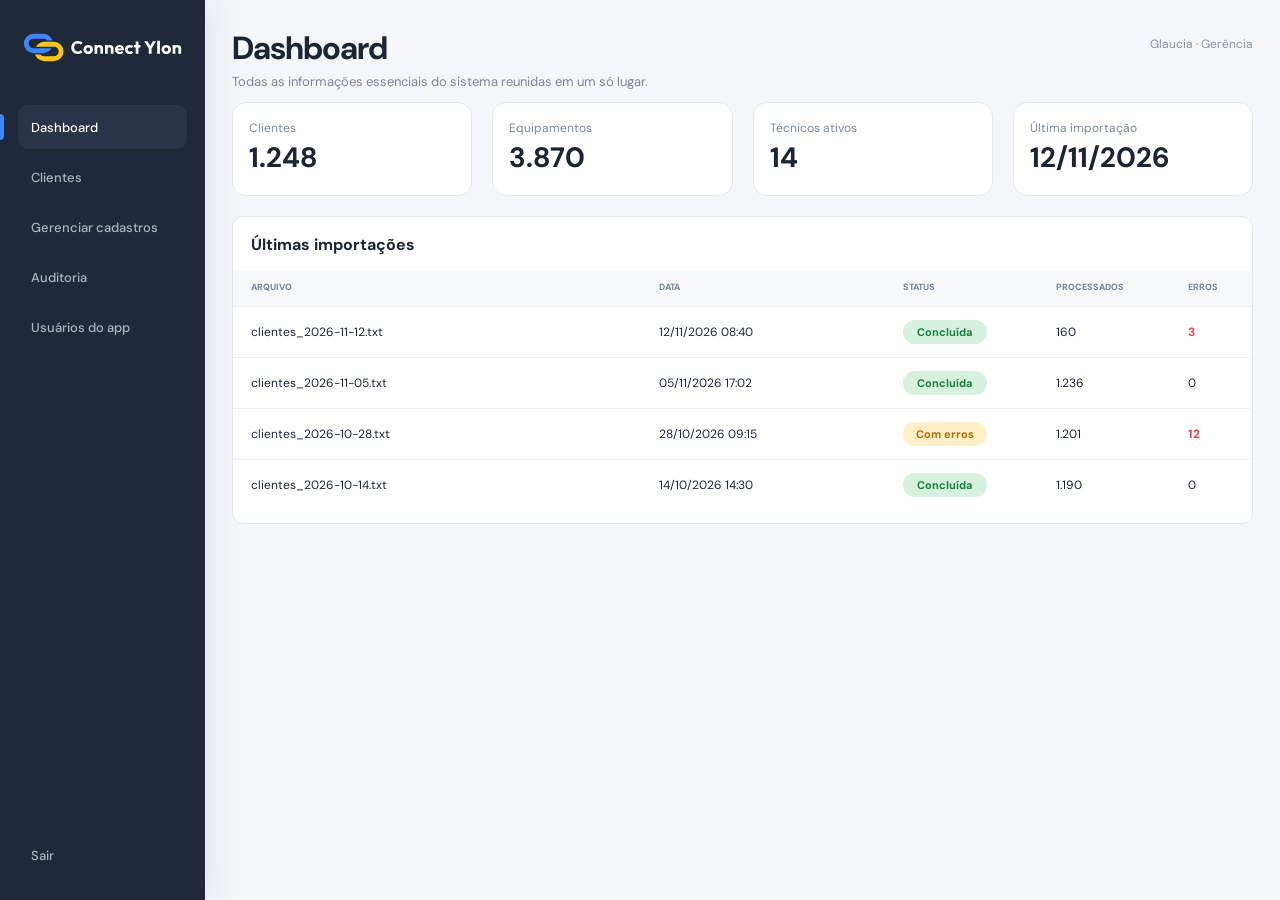
==== index.html @ c8fe701c "feat: save anonymized Connect Ylon frontend Initialize frontend history with the current UI, PWA, do" ====
<!DOCTYPE html>
<html lang="pt-BR">
<head>
	<meta charset="UTF-8">
	<meta name="viewport" content="width=device-width, initial-scale=1.0">
	<meta name="theme-color" content="#3D86FF">
	<meta name="description" content="Dashboard administrativo da Connect Ylon">
	<title>Dashboard | Connect Ylon</title>
	<link rel="manifest" href="manifest.webmanifest">
	<link rel="icon" type="image/svg+xml" href="assets/img/connect-ylon-icon.svg">
	<link rel="preconnect" href="https://fonts.googleapis.com">
	<link rel="preconnect" href="https://fonts.gstatic.com" crossorigin>
	<link href="https://fonts.googleapis.com/css2?family=DM+Sans:wght@400;500;600;700&display=swap" rel="stylesheet">
	<link rel="stylesheet" href="assets/css/base.css">
	<link rel="stylesheet" href="assets/css/dashboard.css">
	<link rel="stylesheet" href="assets/css/clients.css">
	<link rel="stylesheet" href="assets/css/manage-clients.css">
	<link rel="stylesheet" href="assets/css/audit.css">
	<link rel="stylesheet" href="assets/css/users.css">
	<link rel="stylesheet" href="assets/css/login.css">
	<script src="assets/pwa.js" defer></script>
	<script src="assets/sidebar.js" defer></script>
	<script src="assets/row-selection.js" defer></script>
</head>
<body>
	<connect-ylon-sidebar base="./"></connect-ylon-sidebar>

	<main class="content dashboard-page">
		<header class="page-header">
			<div>
				<h1>Dashboard</h1>
				<p>Todas as informações essenciais do sistema reunidas em um só lugar.</p>
			</div>
			<p class="profile">Glaucia · Gerência</p>
		</header>

		<!-- Indicadores principais do sistema. -->
		<section class="all-cards" aria-label="Resumo do sistema">
			<article class="card">
				<p>Clientes</p>
				<h2>1.248</h2>
			</article>
			<article class="card">
				<p>Equipamentos</p>
				<h2>3.870</h2>
			</article>
			<article class="card">
				<p>Técnicos ativos</p>
				<h2>14</h2>
			</article>
			<article class="card">
				<p>Última importação</p>
				<h2>12/11/2026</h2>
			</article>
		</section>

		<!-- Histórico de importações exibido como conteúdo estático do painel. -->
		<section class="imports-panel" aria-labelledby="imports-title">
			<h2 id="imports-title">Últimas importações</h2>
			<div class="table-wrap">
				<table>
					<thead>
						<tr>
							<th scope="col">Arquivo</th>
							<th scope="col">Data</th>
							<th scope="col">Status</th>
							<th scope="col">Processados</th>
							<th scope="col">Erros</th>
						</tr>
					</thead>
					<tbody>
						<tr>
							<td>clientes_2026-11-12.txt</td>
							<td>12/11/2026 08:40</td>
							<td><span class="status success">Concluída</span></td>
							<td>160</td>
							<td><span class="errors">3</span></td>
						</tr>
						<tr>
							<td>clientes_2026-11-05.txt</td>
							<td>05/11/2026 17:02</td>
							<td><span class="status success">Concluída</span></td>
							<td>1.236</td>
							<td>0</td>
						</tr>
						<tr>
							<td>clientes_2026-10-28.txt</td>
							<td>28/10/2026 09:15</td>
							<td><span class="status warning">Com erros</span></td>
							<td>1.201</td>
							<td><span class="errors">12</span></td>
						</tr>
						<tr>
							<td>clientes_2026-10-14.txt</td>
							<td>14/10/2026 14:30</td>
							<td><span class="status success">Concluída</span></td>
							<td>1.190</td>
							<td>0</td>
						</tr>
					</tbody>
				</table>
			</div>
		</section>
	</main>
</body>
</html>
---- assets/css/base.css ----
* {
	box-sizing: border-box;
}

:root {
	--sidebar-width: 205px;
	--ink: #1d2433;
	--accent: #3D86FF;
	--surface: #ffffff;
	--line: #e5e8ef;
	scrollbar-color: #3D86FF #edf1f8;
	scrollbar-width: thin;
}

*::-webkit-scrollbar {
	width: 10px;
	height: 10px;
}

*::-webkit-scrollbar-track {
	border-radius: 999px;
	background: #edf1f8;
}

*::-webkit-scrollbar-thumb {
	border: 2px solid #edf1f8;
	border-radius: 999px;
	background: linear-gradient(180deg, #3D86FF, #2864ed);
}

*::-webkit-scrollbar-thumb:hover {
	background: #2453dc;
}

*::-webkit-scrollbar-corner {
	background: #edf1f8;
}

body {
	margin: 0;
	min-height: 100vh;
	font-family: "DM Sans", sans-serif;
	color: var(--ink);
	background: #f4f6fa;
}

/* Estrutura compartilhada das páginas e estilos do Dashboard. */
.content {
	min-height: 100vh;
	margin-left: var(--sidebar-width);
	padding: 48px 54px;
}

.dashboard-page {
	padding: 28px 27px;
}

.dashboard-page h1,
.client-page h1 {
	font-size: 24px;
	line-height: 1.25;
	letter-spacing: -0.5px;
}

.dashboard-page .page-header > div > p,
.client-page .page-header > div > p {
	font-size: 13px;
}

.dashboard-page .all-cards {
	gap: 20px;
	margin-top: 12px;
}

.dashboard-page .card {
	min-height: 94px;
	gap: 8px;
	padding: 17px 16px;
	border-radius: 14px;
}

.dashboard-page .card h2 {
	font-size: 28px;
}

.client-page {
	padding: 28px 27px;
}

.client-summary {
	gap: 20px;
	margin-top: 12px;
}

.client-summary .card {
	min-height: 94px;
	gap: 8px;
	padding: 17px 16px;
	border-radius: 14px;
}

.client-summary .card p {
	font-size: 12px;
}

.client-summary .card h2 {
	font-size: 28px;
}

.page-header {
	display: flex;
	align-items: flex-start;
	justify-content: space-between;
	gap: 24px;
}

.content h1 {
	margin: 0 0 5px;
	font-size: 32px;
	letter-spacing: -1px;
}

.content p {
	margin: 0;
	color: #7d8696;
}

.page-header .profile {
	flex: 0 0 auto;
	margin-top: 8px;
	font-size: 12px;
	color: #8692a8;
}

.all-cards {
	display: grid;
	grid-template-columns: repeat(4, minmax(0, 1fr));
	gap: 20px;
	margin-top: 24px;
}

.card {
	min-height: 126px;
	display: flex;
	flex-direction: column;
	gap: 10px;
	padding: 24px 18px;
	border: 1px solid var(--line);
	border-radius: 11px;
	background: var(--surface);
}

.card h2 {
	margin: 0;
	font-size: 30px;
	line-height: 1;
	font-weight: 700;
}

.card p {
	margin: 0;
	font-size: 12px;
	color: #7d8696;
}

/* Campo de busca da lista de clientes. */
.search-field {
	height: 48px;
	display: flex;
	align-items: center;
	gap: 12px;
	padding: 0 13px;
	border: 1px solid #edf0f4;
	border-radius: 8px;
	background: #fafbfc;
}

.search-field svg {
	width: 20px;
	height: 20px;
	fill: none;
	stroke: #74849e;
	stroke-width: 2;
	stroke-linecap: round;
}

.search-field input {
	width: 100%;
	border: 0;
	outline: 0;
	background: transparent;
	color: var(--ink);
	font: inherit;
	font-size: 13px;
}

.search-field input::placeholder {
	color: #aab3c2;
}
---- assets/css/dashboard.css ----
/* Tabela estática das importações recentes do Dashboard. */
.imports-panel {
	margin-top: 20px;
	padding: 17px 18px 13px;
	border: 1px solid var(--line);
	border-radius: 11px;
	background: var(--surface);
}

.imports-panel h2 {
	margin: 0 0 16px;
	font-size: 16px;
}

.imports-panel thead {
	background: #f7f8fa;
}

.table-wrap {
	overflow-x: auto;
}

.imports-panel .table-wrap {
	margin-right: -18px;
	margin-left: -18px;
}

table {
	width: 100%;
	border-collapse: collapse;
	font-size: 12px;
}

.imports-panel th,
.imports-panel td {
	padding: 13px 18px;
	border-bottom: 1px solid #edf0f4;
	text-align: left;
}

.imports-panel tr:last-child td {
	border-bottom: 0;
}

.imports-panel th {
	padding-top: 10px;
	color: #75839a;
	font-size: 9px;
	font-weight: 700;
	text-transform: uppercase;
}

.imports-panel th:nth-child(1),
.imports-panel td:nth-child(1) {
	width: 40%;
}

.imports-panel th:nth-child(2),
.imports-panel td:nth-child(2) {
	width: 24%;
}

.imports-panel th:nth-child(3),
.imports-panel td:nth-child(3) {
	width: 15%;
}

.imports-panel th:nth-child(4),
.imports-panel td:nth-child(4) {
	width: 13%;
}

.status {
	display: inline-flex;
	min-width: 84px;
	height: 24px;
	align-items: center;
	justify-content: center;
	border-radius: 999px;
	font-size: 11px;
	font-weight: 700;
}

.status.success {
	background: #d7f1df;
	color: #16813b;
}

.status.warning {
	background: #fff0c7;
	color: #b66a08;
}

.errors {
	color: #ef3f4d;
	font-weight: 700;
}

.empty-state {
	padding: 24px 0 14px;
	text-align: center;
}
---- assets/css/clients.css ----
/* Indicadores, filtros, tabela e detalhes dos clientes. */
.error-total {
	color: #a92025;
}

.clients-panel {
	margin-top: 22px;
	overflow: hidden;
	border: 1px solid var(--line);
	border-radius: 11px;
	background: var(--surface);
}

.client-controls {
	padding: 10px 10px 8px;
}

.client-search-field {
	width: min(100%, 360px);
	height: 38px;
	gap: 8px;
	padding: 0 10px;
	border-radius: 7px;
}

.client-search-field svg {
	width: 18px;
	height: 18px;
	flex: 0 0 auto;
}

.client-search-field input {
	font-size: 12px;
}

.client-filters {
	display: flex;
	align-items: center;
	gap: 8px;
	margin-top: 14px;
}

.filter-chip {
	min-height: 27px;
	padding: 0 18px;
	border: 0;
	border-radius: 999px;
	background: #f0f3f7;
	color: #718097;
	font: inherit;
	font-size: 11px;
	font-weight: 700;
	white-space: nowrap;
	cursor: pointer;
}

.filter-chip.active {
	background: var(--accent);
	color: #fff;
}

.filter-chip.error-filter {
	background: #ffe1e1;
	color: #a83232;
}

.filter-chip.error-filter.active {
	background: #db4a4a;
	color: #fff;
}

.client-count {
	margin-left: auto;
	color: #8290a6;
	font-size: 11px;
	white-space: nowrap;
}

/* Colunas e estados da tabela de clientes. */
.clients-table {
	width: 100%;
	table-layout: fixed;
	font-size: 12px;
}

.clients-table th:nth-child(1),
.clients-table td:nth-child(1) {
	width: 9%;
}

.clients-table th:nth-child(2),
.clients-table td:nth-child(2) {
	width: 28%;
}

.clients-table th:nth-child(3),
.clients-table td:nth-child(3) {
	width: 15%;
}

.clients-table th:nth-child(4),
.clients-table td:nth-child(4) {
	width: 20%;
}

.clients-table th:nth-child(5),
.clients-table td:nth-child(5) {
	width: 14%;
}

.clients-table th:nth-child(6),
.clients-table td:nth-child(6) {
	width: 14%;
}

.clients-table thead {
	background: #f7f8fa;
}

.clients-table th,
.clients-table td {
	padding: 12px 16px;
	border-bottom: 1px solid var(--line);
	text-align: left;
	white-space: nowrap;
}

.clients-table th {
	padding-top: 11px;
	padding-bottom: 11px;
	color: #75839a;
	font-size: 9px;
}

.clients-table td:nth-child(3),
.clients-table td:nth-child(5) {
	color: #8190a7;
}

.clients-table tr:last-child td {
	border-bottom: 0;
}

.clients-table tbody tr.selected td {
	background: var(--accent);
	color: #fff;
}

.clients-table .client-name {
	color: var(--ink);
	font-weight: 700;
}

.client-status {
	display: inline-flex;
	min-width: 128px;
	min-height: 21px;
	align-items: center;
	gap: 7px;
	padding: 0 10px;
	border-radius: 999px;
	font-size: 10px;
	font-weight: 700;
}

.client-status > span {
	width: 6px;
	height: 6px;
	border-radius: 50%;
	background: currentColor;
}

.client-status.complete {
	background: #d9f8e5;
	color: #138441;
}

.client-status.incomplete {
	background: #ffe1e1;
	color: #b52e32;
}

.view-client {
	min-height: 27px;
	padding: 0 14px;
	border: 1px solid #dfe5ee;
	border-radius: 6px;
	background: #fff;
	color: var(--accent);
	font: inherit;
	font-size: 10px;
	font-weight: 700;
	cursor: pointer;
}

.view-client:hover {
	border-color: var(--accent);
	background: #f5f8ff;
}

.clients-table tbody tr.selected .view-client {
	border-color: rgb(255 255 255 / 70%);
	background: rgb(255 255 255 / 12%);
	color: #fff;
}

.clients-table tbody tr.selected .view-client:hover {
	border-color: #fff;
	background: rgb(255 255 255 / 20%);
	color: #fff;
}

.clients-table tbody tr.has-error:not(.selected) td {
	background: #fff3f3;
}

.clients-table tbody tr.has-error:not(.selected) td:first-child {
	box-shadow: inset 3px 0 #e5393d;
}

/* Card modal com os equipamentos do cliente selecionado. */
.client-dialog {
	width: min(560px, calc(100% - 32px));
	max-height: min(90vh, 760px);
	overflow-y: auto;
	padding: 0 16px 16px;
	border: 1px solid #e0e6ef;
	border-radius: 16px;
	color: var(--ink);
	box-shadow: 0 18px 60px rgb(21 31 50 / 20%);
}

.client-dialog::backdrop {
	background: rgb(18 27 43 / 45%);
}

.dialog-heading {
	position: sticky;
	top: 0;
	z-index: 1;
	display: flex;
	min-height: 76px;
	align-items: center;
	justify-content: space-between;
	gap: 16px;
	margin: 0 -16px 16px;
	padding: 12px 16px;
	border-bottom: 1px solid #e8ecf2;
	background: #fff;
}

.dialog-heading h2 {
	margin: 3px 0 0;
	font-size: 19px;
}

.dialog-heading p {
	margin: 0;
	color: #71819a;
	font-size: 12px;
}

.dialog-close {
	width: 34px;
	height: 34px;
	display: grid;
	align-items: center;
	justify-content: center;
	border: 0;
	background: transparent;
	color: #e53935;
	font-size: 28px;
	cursor: pointer;
}

.equipment-list {
	display: grid;
	gap: 16px;
}

.equipment-card {
	overflow: hidden;
	border: 1px solid #e0e6ef;
	border-radius: 16px;
	background: #fff;
}

.equipment-heading {
	min-height: 56px;
	display: flex;
	align-items: center;
	gap: 11px;
	padding: 0 15px;
	border-bottom: 1px solid #e8ecf2;
}

.equipment-heading .equipment-icon {
	width: 28px;
	height: 28px;
	flex: 0 0 auto;
	object-fit: contain;
}

.equipment-heading .icon-camera {
	width: 34px;
	height: 34px;
}

.equipment-heading h2 {
	margin: 0;
	font-size: 15px;
}

.equipment-fields {
	margin: 0;
	padding: 0 15px;
}

.equipment-field {
	min-height: 44px;
	display: grid;
	grid-template-columns: minmax(0, 1fr) auto;
	align-items: center;
	gap: 10px;
	border-bottom: 1px solid #e8ecf2;
}

.equipment-field:last-child {
	border-bottom: 0;
}

.equipment-field dt {
	color: #71819a;
	font-size: 13px;
}

.equipment-field dd {
	display: flex;
	align-items: center;
	gap: 10px;
	margin: 0;
	color: var(--ink);
	font-size: 13px;
	font-weight: 700;
	text-align: right;
}

.equipment-field dd.missing {
	color: #8793a7;
	font-weight: 500;
}

.equipment-edit-grid {
	display: grid;
	grid-template-columns: repeat(2, minmax(0, 1fr));
	gap: 0 12px;
	padding: 14px 15px 4px;
}

.equipment-edit-field {
	min-width: 0;
	display: flex;
	flex-direction: column;
	gap: 5px;
	margin-bottom: 10px;
	color: var(--ink);
	font-size: 12px;
	font-weight: 600;
}

.equipment-edit-field input {
	width: 100%;
	height: 36px;
	padding: 0 10px;
	border: 1px solid #e0e6ef;
	border-radius: 8px;
	outline: none;
	background: #fff;
	color: var(--ink);
	font: inherit;
	font-size: 12px;
	font-weight: 400;
}

.equipment-edit-field input:focus {
	border-color: #6b8fff;
	box-shadow: 0 0 0 2px rgb(40 100 237 / 10%);
}

.equipment-edit-field.has-field-error input {
	border-color: #f04444;
	background: #fff5f5;
}

.client-field-error {
	color: #df3838;
	font-size: 10px;
	font-weight: 400;
}

.client-field-error[hidden] {
	display: none;
}

.client-edit-error,
.client-edit-success {
	margin: 0 0 12px;
	padding: 9px 11px;
	border: 1px solid #ffcaca;
	border-radius: 9px;
	background: #fff3f3;
	color: #a92323;
	font-size: 11px;
}

.client-edit-success {
	border-color: #c5ebd2;
	background: #effbf3;
	color: #16813b;
}

.client-dialog-actions {
	display: flex;
	justify-content: flex-end;
	gap: 10px;
	margin: 16px -16px 0;
	padding: 12px 16px 0;
	border-top: 1px solid #e8ecf2;
}

.client-dialog-actions .button {
	min-height: 36px;
}

.copy-detail {
	width: 24px;
	height: 28px;
	display: grid;
	place-items: center;
	padding: 0;
	border: 0;
	background: transparent;
	color: #71819a;
	cursor: pointer;
}

.copy-detail svg {
	width: 18px;
	height: 18px;
	fill: none;
	stroke: currentColor;
	stroke-width: 1.8;
	stroke-linecap: round;
	stroke-linejoin: round;
}

.copy-detail:disabled {
	opacity: 0.8;
	cursor: not-allowed;
}

/* Ajustes responsivos; a navegação móvel é estilizada no Web Component. */
@media (max-width: 760px) {
	.content {
		margin-left: 0;
		padding: 82px 24px 32px;
	}

	.client-page {
		padding: 82px 24px 32px;
	}

	.content h1 {
		font-size: 26px;
	}

	.page-header .profile {
		display: none;
	}

	.all-cards {
		grid-template-columns: repeat(2, minmax(0, 1fr));
		gap: 12px;
	}

	.dashboard-page .all-cards {
		gap: 12px;
	}

	.card {
		min-height: 110px;
		padding: 18px 14px;
	}

	.dashboard-page .card {
		min-height: 110px;
		padding: 18px 14px;
	}

	.card h2 {
		font-size: 24px;
	}

	.client-summary .card h2 {
		font-size: 24px;
	}

	.client-summary .card {
		min-height: 110px;
	}

	.dashboard-page .card h2 {
		font-size: 24px;
	}

	table {
		min-width: 680px;
	}

	.client-filters {
		flex-wrap: wrap;
	}

	.client-count {
		width: 100%;
		margin: 2px 0 0;
	}
}

@media (max-width: 430px) {
	.content {
		padding-inline: 16px;
	}

	.all-cards {
		grid-template-columns: 1fr;
	}

	.equipment-edit-grid {
		grid-template-columns: 1fr;
	}
}
---- assets/css/manage-clients.css ----
/* Gerenciamento e edição de cadastros. */
.manage-page {
	padding: 28px 27px;
}

.manage-page h1 {
	margin-bottom: 3px;
	font-size: 23px;
	letter-spacing: -0.5px;
}

.manage-page .page-header > div > p {
	font-size: 12px;
}

.manage-top {
	display: grid;
	grid-template-columns: 1.2fr 1fr;
	gap: 20px;
	margin-top: 12px;
}

.upload-panel,
.import-preview,
.manage-clients-panel {
	border: 1px solid var(--line);
	border-radius: 14px;
	background: var(--surface);
}

.upload-panel {
	padding: 12px 16px;
}

.upload-dropzone {
	min-height: 162px;
	display: flex;
	flex-direction: column;
	align-items: center;
	justify-content: center;
	gap: 12px;
	border: 1px dashed #2864ed;
	border-radius: 10px;
	background: #fbfcff;
	text-align: center;
	cursor: pointer;
	transition: background 150ms ease, border-color 150ms ease;
}

.upload-dropzone.drag-over,
.upload-dropzone:focus-visible {
	outline: 0;
	border-color: #1747c9;
	background: #edf3ff;
}

.upload-icon {
	width: 38px;
	height: 38px;
	display: grid;
	place-items: center;
	border-radius: 50%;
	background: #e2edff;
	color: var(--accent);
	font-size: 30px;
	line-height: 1;
}

.upload-dropzone > p {
	color: var(--ink);
	font-size: 13px;
	font-weight: 700;
}

.upload-message {
	margin: 8px 0 0;
	color: #71819a;
	font-size: 11px;
}

.upload-message:empty {
	display: none;
}

.upload-message.upload-error {
	color: #c83232;
}

.button {
	min-height: 34px;
	padding: 0 15px;
	border: 1px solid transparent;
	border-radius: 8px;
	font: inherit;
	font-size: 11px;
	font-weight: 700;
	cursor: pointer;
	transition: background 150ms ease, border-color 150ms ease, color 150ms ease;
}

.button-primary {
	border-color: var(--accent);
	background: var(--accent);
	color: #fff;
}

.button-primary:hover {
	border-color: #2864ed;
	background: #2864ed;
}

.button-secondary {
	border-color: #e0e6ef;
	background: #fff;
	color: var(--ink);
}

.button-secondary:hover {
	border-color: #aebbd0;
	background: #f8faff;
}

.import-preview {
	padding: 12px 17px;
}

.preview-heading {
	display: flex;
	align-items: flex-start;
	justify-content: space-between;
	gap: 12px;
}

.preview-heading h2,
.manage-table-heading h2 {
	margin: 0;
	font-size: 15px;
}

.preview-heading p {
	margin-top: 3px;
	color: #71819a;
	font-size: 10px;
}

.text-button {
	flex: 0 0 auto;
	padding: 3px 0;
	border: 0;
	background: transparent;
	color: var(--accent);
	font: inherit;
	font-size: 10px;
	font-weight: 700;
	cursor: pointer;
}

.text-button:hover {
	text-decoration: underline;
}

.preview-stats {
	margin: 7px 0 10px;
}

.preview-stats > div {
	min-height: 24px;
	display: flex;
	align-items: center;
	justify-content: space-between;
	gap: 12px;
	border-bottom: 1px solid #edf0f4;
	font-size: 12px;
}

.preview-stats > div:last-child {
	border-bottom: 0;
}

.preview-stats dt,
.preview-stats dd {
	margin: 0;
}

.preview-stats dd {
	font-weight: 700;
}

.positive {
	color: #1aa45a;
}

.accent-text {
	color: var(--accent);
}

.error-text {
	color: #e43232;
}

.preview-actions {
	display: grid;
	grid-template-columns: minmax(100px, 0.58fr) minmax(150px, 1fr);
	gap: 12px;
}

.manage-error-banner {
	min-height: 49px;
	display: flex;
	align-items: center;
	gap: 11px;
	margin-top: 16px;
	padding: 7px 12px;
	border: 1px solid #ffd1d1;
	border-radius: 11px;
	background: #fff4f4;
	color: #a92323;
}

.manage-error-banner[hidden] {
	display: none;
}

.error-alert-icon {
	width: 20px;
	height: 20px;
	display: grid;
	flex: 0 0 auto;
	place-items: center;
	border-radius: 50%;
	background: #dc2929;
	color: white;
	font-size: 13px;
	font-weight: 700;
}

.manage-error-banner strong {
	display: block;
	font-size: 12px;
}

.manage-error-banner p {
	margin-top: 2px;
	color: #a92323;
	font-size: 10px;
}

.button-danger-outline {
	min-width: 150px;
	margin-left: auto;
	border-color: #ef4141;
	background: #fff;
	color: #cf2929;
}

.button-danger-outline:hover,
.button-delete:hover {
	background: #fff0f0;
}

.manage-clients-panel {
	margin-top: 12px;
	overflow: hidden;
}

.manage-table-heading {
	display: flex;
	align-items: center;
	justify-content: space-between;
	gap: 16px;
	padding: 11px 16px 0;
}

.manage-table-heading h2 {
	font-size: 16px;
}

.manage-table-heading .client-search-field {
	width: min(36%, 335px);
}

.manage-filters {
	display: flex;
	align-items: center;
	gap: 8px;
	padding: 6px 16px 9px;
}

.manage-filters .filter-chip {
	min-height: 26px;
	padding-inline: 14px;
}

.manage-filters .error-filter span {
	margin-right: 5px;
	font-size: 9px;
}

.manage-filters .error-filter.active span {
	color: #fff;
}

.manage-count {
	margin-left: auto;
	color: #8290a6;
	font-size: 11px;
}

.manage-table {
	table-layout: fixed;
	font-size: 12px;
}

.manage-table th:nth-child(1),
.manage-table td:nth-child(1) { width: 11%; }
.manage-table th:nth-child(2),
.manage-table td:nth-child(2) { width: 32%; }
.manage-table th:nth-child(3),
.manage-table td:nth-child(3) { width: 16%; }
.manage-table th:nth-child(4),
.manage-table td:nth-child(4) { width: 20%; }
.manage-table th:nth-child(5),
.manage-table td:nth-child(5) { width: 21%; }

.manage-table thead {
	background: #f7f8fa;
}

.manage-table th,
.manage-table td {
	height: 43px;
	padding: 6px 10px;
	border-bottom: 1px solid #e8ecf2;
	text-align: left;
	white-space: nowrap;
}

.manage-table th {
	height: 31px;
	padding-top: 6px;
	padding-bottom: 6px;
	color: #75839a;
	font-size: 9px;
	font-weight: 700;
	text-transform: uppercase;
}

.manage-table th:first-child,
.manage-table td:first-child {
	padding-left: 16px;
}

.manage-table tr:last-child td {
	border-bottom: 0;
}

.manage-table .manage-client-name {
	font-weight: 700;
}

.manage-table .manage-equipment-count {
	color: #8190a7;
}

.manage-table tr.has-error td {
	background: #fff3f3;
}

.manage-table tr.has-error td:first-child {
	box-shadow: inset 3px 0 #e5393d;
}

.manage-status {
	min-width: 88px;
	min-height: 21px;
	display: inline-flex;
	align-items: center;
	gap: 6px;
	padding: 0 9px;
	border-radius: 999px;
	font-size: 10px;
	font-weight: 700;
}

.manage-status > span {
	width: 6px;
	height: 6px;
	border-radius: 50%;
	background: currentColor;
}

.manage-status.complete {
	background: #d9f8e5;
	color: #138441;
}

.manage-status.incomplete {
	background: #ffe1e1;
	color: #b52e32;
}

.manage-row-actions {
	white-space: nowrap;
}

.manage-row-actions .button + .button {
	margin-left: 6px;
}

.manage-row-actions .button {
	min-width: 76px;
	min-height: 29px;
	padding: 0 10px;
	background: #fff;
}

.button-edit {
	border-color: var(--accent);
	color: var(--accent);
}

.button-edit:hover {
	background: #f1f5ff !important;
}

.button-delete {
	border-color: #f04a4a;
	color: #e12e2e;
}

.manage-footer {
	padding: 0 16px 14px;
	color: #8290a6;
	font-size: 11px;
}

.manage-empty {
	text-align: center;
}

.edit-dialog {
	position: fixed;
	inset: 0 0 0 auto;
	width: min(410px, 100%);
	height: 100vh;
	max-height: 100vh;
	margin: 0;
	overflow: hidden;
	padding: 0;
	border: 0;
	border-left: 1px solid #e1e6ef;
	border-radius: 0;
	color: var(--ink);
	box-shadow: -10px 0 40px rgb(21 31 50 / 12%);
}

.edit-dialog[open] {
	display: block;
}

.edit-dialog::backdrop {
	background: rgb(18 27 43 / 45%);
}

.edit-dialog form {
	height: 100%;
	display: flex;
	flex-direction: column;
}

.edit-heading {
	min-height: 72px;
	display: flex;
	flex: 0 0 auto;
	align-items: center;
	justify-content: space-between;
	gap: 16px;
	padding: 12px 18px;
	border-bottom: 1px solid #e8ecf2;
}

.edit-heading h2 {
	margin: 0;
	font-size: 19px;
}

.edit-heading p {
	margin-top: 4px;
	color: #71819a;
	font-size: 11px;
}

.edit-close {
	width: 32px;
	height: 32px;
	padding: 0;
	border: 0;
	background: transparent;
	color: #71819a;
	font: inherit;
	font-size: 28px;
	line-height: 1;
	cursor: pointer;
}

.edit-close:hover {
	color: #d93838;
}

.edit-content {
	flex: 1 1 auto;
	overflow-y: auto;
	padding: 12px 18px 18px;
}

.edit-validation {
	display: flex;
	flex-direction: column;
	gap: 2px;
	margin-bottom: 12px;
	padding: 8px 11px;
	border: 1px solid #ffcaca;
	border-radius: 9px;
	background: #fff3f3;
	color: #a92323;
	font-size: 11px;
}

.edit-validation[hidden] {
	display: none;
}

.edit-validation strong {
	font-size: 12px;
}

.edit-field {
	min-width: 0;
	display: flex;
	flex-direction: column;
	gap: 5px;
	margin-bottom: 10px;
	color: var(--ink);
	font-size: 11px;
	font-weight: 700;
}

.edit-field input {
	width: 100%;
	height: 38px;
	padding: 0 11px;
	border: 1px solid #e0e6ef;
	border-radius: 9px;
	outline: none;
	background: #fff;
	color: var(--ink);
	font: inherit;
	font-size: 12px;
	font-weight: 400;
}

.edit-field input:focus {
	border-color: #6b8fff;
	box-shadow: 0 0 0 2px rgb(40 100 237 / 10%);
}

.edit-field input[readonly] {
	background: #f1f4f8;
	color: #71819a;
}

.edit-field.has-field-error input {
	border-color: #f04444;
	background: #fff5f5;
}

.edit-field .field-error {
	color: #df3838;
	font-size: 10px;
	font-weight: 400;
}

.edit-field .field-error[hidden] {
	display: none;
}

.equipment-section-title {
	margin: 11px 0 7px;
	font-size: 13px;
}

.edit-equipment-list {
	display: grid;
	gap: 10px;
}

.edit-equipment-card {
	padding: 10px 11px 2px;
	border: 1px solid #e0e6ef;
	border-radius: 12px;
}

.edit-equipment-card h4 {
	margin: 0 0 7px;
	font-size: 12px;
}

.edit-device-fields {
	display: grid;
	grid-template-columns: repeat(2, minmax(0, 1fr));
	gap: 0 7px;
}

.edit-device-fields .edit-field {
	margin-bottom: 8px;
}

.edit-device-fields .edit-field input {
	height: 35px;
	padding-inline: 9px;
}

.edit-actions {
	display: grid;
	flex: 0 0 auto;
	grid-template-columns: 1fr 1.1fr;
	gap: 12px;
	padding: 10px 18px 12px;
	border-top: 1px solid #e8ecf2;
	background: #fff;
}

.edit-actions .button {
	min-height: 38px;
}

.manage-toast {
	position: fixed;
	right: 24px;
	bottom: 24px;
	z-index: 50;
	max-width: min(420px, calc(100vw - 32px));
	padding: 12px 16px;
	border-radius: 9px;
	background: #20293a;
	color: white;
	font-size: 12px;
	opacity: 0;
	pointer-events: none;
	transform: translateY(8px);
	transition: opacity 160ms ease, transform 160ms ease;
}

.manage-toast.visible {
	opacity: 1;
	transform: translateY(0);
}

@media (max-width: 900px) {
	.manage-top {
		grid-template-columns: 1fr;
	}

	.manage-table-heading .client-search-field {
		width: min(48%, 335px);
	}
}

@media (max-width: 760px) {
	.manage-page {
		padding: 82px 24px 32px;
	}

	.manage-page h1 {
		font-size: 24px;
	}

	.manage-error-banner {
		flex-wrap: wrap;
	}

	.button-danger-outline {
		margin: 4px 0 0 31px;
	}

	.manage-table {
		min-width: 760px;
	}

	.manage-table-heading {
		align-items: flex-start;
		flex-direction: column;
	}

	.manage-table-heading .client-search-field {
		width: 100%;
	}
}

@media (max-width: 430px) {
	.manage-page {
		padding-inline: 16px;
	}

	.preview-heading {
		flex-direction: column;
		gap: 3px;
	}

	.manage-error-banner {
		align-items: flex-start;
	}

	.edit-heading,
	.edit-content {
		padding-right: 14px;
		padding-left: 14px;
	}

	.edit-actions {
		padding-right: 14px;
		padding-left: 14px;
	}
}
---- assets/css/audit.css ----
/* Página de auditoria. */
.audit-page {
	padding: 28px 27px;
}

.audit-page h1 {
	margin-bottom: 3px;
	font-size: 23px;
	letter-spacing: -0.5px;
}

.audit-page .page-header > div > p {
	font-size: 12px;
}

.audit-summary {
	display: grid;
	grid-template-columns: repeat(4, minmax(0, 1fr));
	gap: 20px;
	margin-top: 18px;
}

.audit-summary .card {
	min-height: 82px;
	gap: 9px;
	padding: 13px 16px;
	border-radius: 9px;
}

.audit-summary .card p {
	font-size: 12px;
}

.audit-summary .card h2 {
	font-size: 26px;
}

.audit-filters {
	margin-top: 20px;
	padding: 12px 16px 10px;
	border: 1px solid var(--line);
	border-radius: 11px;
	background: #fff;
}

.audit-filter-row {
	display: grid;
	grid-template-columns: minmax(170px, 1.15fr) minmax(150px, 1fr) minmax(170px, 1.1fr) minmax(160px, 1fr);
	align-items: end;
	gap: 12px;
}

.audit-filter-field {
	min-width: 0;
	display: flex;
	flex-direction: column;
	gap: 5px;
	color: #71819a;
	font-size: 10px;
	font-weight: 700;
}

.audit-filter-field select {
	width: 100%;
	height: 32px;
	padding: 0 10px;
	border: 1px solid #e0e6ef;
	border-radius: 6px;
	outline: 0;
	background: #f5f7fa;
	color: var(--ink);
	font: inherit;
	font-size: 11px;
	font-weight: 400;
}

.audit-filter-field select:focus,
.audit-search-field:focus-within {
	border-color: #6b8fff;
	box-shadow: 0 0 0 2px rgb(40 100 237 / 10%);
}

.audit-filter-actions {
	display: grid;
	grid-template-columns: 1fr 1fr;
	gap: 10px;
}

.audit-filter-actions .button {
	min-height: 32px;
	border-radius: 6px;
	font-size: 11px;
}

.audit-filter-actions .button-primary {
	background: var(--accent);
}

.audit-search-field {
	height: 30px;
	display: flex;
	align-items: center;
	margin-top: 10px;
	padding: 0 10px;
	border: 1px solid #e0e6ef;
	border-radius: 6px;
	background: #f5f7fa;
}

.audit-search-field input {
	width: 100%;
	height: 100%;
	border: 0;
	outline: 0;
	background: transparent;
	color: var(--ink);
	font: inherit;
	font-size: 11px;
}

.audit-search-field input::placeholder {
	color: #8290a6;
}

.audit-history {
	margin-top: 20px;
	overflow: hidden;
	border: 1px solid var(--line);
	border-radius: 11px;
	background: #fff;
}

.audit-history-heading {
	min-height: 47px;
	display: flex;
	align-items: center;
	justify-content: space-between;
	gap: 12px;
	padding: 0 16px;
}

.audit-history-heading h2 {
	margin: 0;
	font-size: 16px;
}

.audit-history-heading span {
	color: #71819a;
	font-size: 10px;
}

.audit-table {
	table-layout: fixed;
	font-size: 12px;
}

.audit-table th:nth-child(1),
.audit-table td:nth-child(1) { width: 13%; }
.audit-table th:nth-child(2),
.audit-table td:nth-child(2) { width: 15%; }
.audit-table th:nth-child(3),
.audit-table td:nth-child(3) { width: 12%; }
.audit-table th:nth-child(4),
.audit-table td:nth-child(4) { width: 26%; }
.audit-table th:nth-child(5),
.audit-table td:nth-child(5) { width: 21%; }
.audit-table th:nth-child(6),
.audit-table td:nth-child(6) { width: 13%; }

.audit-table thead {
	background: #f7f8fa;
}

.audit-table th,
.audit-table td {
	height: 34px;
	padding: 6px 12px;
	border-bottom: 1px solid #e6eaf0;
	text-align: left;
	white-space: nowrap;
}

.audit-table th {
	height: 31px;
	color: #71819a;
	font-size: 9px;
	font-weight: 700;
	text-transform: uppercase;
}

.audit-table tbody tr:nth-child(even) {
	background: #fbfcfe;
}

.audit-table .audit-user {
	font-weight: 700;
}

.audit-table .audit-origin,
.audit-table td:first-child {
	color: #8290a6;
}

.audit-action-badge {
	min-width: 78px;
	height: 21px;
	display: inline-flex;
	align-items: center;
	justify-content: center;
	padding: 0 10px;
	border-radius: 999px;
	font-size: 10px;
	font-weight: 700;
}

.audit-action-badge.consulta {
	background: #edf4ff;
	color: var(--accent);
}

.audit-action-badge.alteracao {
	background: #fff2c7;
	color: #a45b08;
}

.audit-action-badge.acesso {
	background: #d9f8e5;
	color: #16813b;
}

.audit-action-badge.importacao {
	background: #f2e7ff;
	color: #8838d5;
}

.audit-empty {
	padding: 24px 12px;
	color: #71819a;
	font-size: 12px;
	text-align: center;
}

.audit-table-footer {
	min-height: 48px;
	display: flex;
	align-items: center;
	justify-content: space-between;
	gap: 16px;
	padding: 6px 16px;
}

.audit-table-footer > p {
	color: #8290a6;
	font-size: 10px;
}

.audit-pagination,
.audit-pagination > div {
	display: flex;
	align-items: center;
	gap: 6px;
}

.audit-page-link,
.audit-page-number {
	min-width: 29px;
	height: 29px;
	padding: 0 9px;
	border: 1px solid #e0e6ef;
	border-radius: 6px;
	background: #fff;
	color: var(--accent);
	font: inherit;
	font-size: 11px;
	font-weight: 700;
	cursor: pointer;
}

.audit-page-link {
	min-width: 64px;
	border-color: transparent;
	color: #71819a;
}

.audit-page-link.next {
	min-width: 88px;
	border-color: #e0e6ef;
	color: var(--accent);
}

.audit-page-number.active {
	border-color: var(--accent);
	background: var(--accent);
	color: #fff;
}

.audit-page-link:disabled {
	opacity: 0.55;
	cursor: not-allowed;
}

.audit-page-number:hover:not(.active),
.audit-page-link.next:hover:not(:disabled) {
	background: #f2f6ff;
}

.audit-detail-dialog {
	width: min(500px, calc(100% - 32px));
	max-height: min(85vh, 680px);
	overflow-y: auto;
	padding: 0 18px 18px;
	border: 1px solid #e0e6ef;
	border-radius: 14px;
	color: var(--ink);
	box-shadow: 0 18px 60px rgb(21 31 50 / 20%);
}

.audit-detail-dialog::backdrop {
	background: rgb(18 27 43 / 45%);
}

.audit-detail-heading {
	position: sticky;
	top: 0;
	z-index: 1;
	display: flex;
	min-height: 76px;
	align-items: center;
	justify-content: space-between;
	gap: 12px;
	margin: 0 -18px 14px;
	padding: 12px 18px;
	border-bottom: 1px solid #e8ecf2;
	background: #fff;
}

.audit-detail-heading p {
	margin: 0 0 3px;
	color: #71819a;
	font-size: 11px;
}

.audit-detail-heading h2 {
	margin: 0;
	font-size: 18px;
}

.audit-detail-list {
	margin: 0;
}

.audit-detail-list > div {
	display: grid;
	grid-template-columns: 120px minmax(0, 1fr);
	gap: 12px;
	padding: 11px 0;
	border-bottom: 1px solid #e8ecf2;
	font-size: 12px;
}

.audit-detail-list dt {
	color: #71819a;
}

.audit-detail-list dd {
	margin: 0;
	font-weight: 600;
}

.audit-detail-description {
	margin-top: 16px !important;
	color: #59667b !important;
	font-size: 12px;
	line-height: 1.5;
}

@media (max-width: 1000px) {
	.audit-filter-row {
		grid-template-columns: repeat(2, minmax(0, 1fr));
	}
}

@media (max-width: 760px) {
	.audit-page {
		padding: 82px 24px 32px;
	}

	.audit-summary {
		grid-template-columns: repeat(2, minmax(0, 1fr));
		gap: 12px;
	}

	.audit-table {
		min-width: 900px;
	}

	.audit-table-footer {
		align-items: flex-start;
		flex-direction: column;
	}

	.audit-pagination {
		width: 100%;
		justify-content: space-between;
	}
}

@media (max-width: 430px) {
	.audit-page {
		padding-inline: 16px;
	}

	.audit-filter-row {
		grid-template-columns: 1fr;
	}

	.audit-history-heading {
		align-items: flex-start;
		flex-direction: column;
		padding-top: 12px;
		padding-bottom: 10px;
	}

	.audit-page-link {
		min-width: 48px;
		padding-inline: 4px;
	}

	.audit-page-link.next {
		min-width: 68px;
	}
}
---- assets/css/users.css ----
/* Gerenciamento dos usuários do aplicativo. */
html.dialog-open {
	overflow: hidden;
}

.users-page {
	padding: 28px 27px;
}

.users-page h1 {
	margin-bottom: 3px;
	font-size: 23px;
	letter-spacing: -0.5px;
}

.users-page .page-header > div > p {
	font-size: 12px;
}

.users-panel {
	height: auto;
	margin-top: 36px;
	overflow: hidden;
	border: 1px solid var(--line);
	border-radius: 12px;
	background: #fff;
}

.users-panel-heading {
	min-height: 43px;
	display: flex;
	align-items: center;
	justify-content: space-between;
	gap: 12px;
	padding: 0 16px;
}

.users-panel-heading h2 {
	margin: 0;
	font-size: 14px;
}

.users-panel-heading span {
	color: #71819a;
	font-size: 10px;
}

.users-table {
	table-layout: fixed;
	font-size: 12px;
}

.users-table th:nth-child(1),
.users-table td:nth-child(1) { width: 19%; }
.users-table th:nth-child(2),
.users-table td:nth-child(2) { width: 22%; }
.users-table th:nth-child(3),
.users-table td:nth-child(3) { width: 12%; }
.users-table th:nth-child(4),
.users-table td:nth-child(4) { width: 10%; }
.users-table th:nth-child(5),
.users-table td:nth-child(5) { width: 18%; }
.users-table th:nth-child(6),
.users-table td:nth-child(6) { width: 19%; }

.users-table thead {
	background: #f7f8fa;
}

.users-table th,
.users-table td {
	height: 38px;
	padding: 6px 12px;
	border-bottom: 1px solid #e7ebf1;
	text-align: left;
	white-space: nowrap;
}

.users-table th {
	height: 31px;
	color: #71819a;
	font-size: 9px;
	font-weight: 700;
	text-transform: uppercase;
}

.users-table tbody tr:last-child td {
	border-bottom: 0;
}

.user-display-name,
.user-display-username {
	display: block;
	overflow: hidden;
	text-overflow: ellipsis;
}

.user-display-name {
	font-size: 12px;
}

.user-display-username {
	margin-top: 2px;
	color: #8290a6;
	font-size: 10px;
}

.user-last-access {
	color: #8290a6;
}

.user-status {
	min-width: 65px;
	height: 21px;
	display: inline-flex;
	align-items: center;
	justify-content: center;
	border-radius: 999px;
	font-size: 9px;
	font-weight: 700;
}

.user-status.active {
	background: #dcf8e6;
	color: #16813b;
}

.user-status.inactive {
	background: #edf0f4;
	color: #7d8798;
}

.user-row-actions {
	white-space: nowrap;
}

.user-row-actions .button {
	min-width: 66px;
	min-height: 27px;
	padding: 0 9px;
	background: #fff;
	font-size: 11px;
}

.user-row-actions .button + .button {
	margin-left: 5px;
}

.user-row-actions .button-delete {
	min-width: 78px;
}

.users-empty {
	padding: 24px;
	color: #71819a;
	font-size: 12px;
	text-align: center;
}

.users-new-button {
	min-width: 140px;
	min-height: 34px;
	margin-top: 12px;
}

.user-editor-dialog {
	position: fixed;
	inset: 0 0 0 auto;
	width: min(410px, 100%);
	height: 100vh;
	max-height: 100vh;
	margin: 0;
	overflow: hidden;
	padding: 0;
	border: 0;
	border-left: 1px solid #e1e6ef;
	border-radius: 0;
	color: var(--ink);
	box-shadow: -10px 0 40px rgb(21 31 50 / 12%);
}

.user-editor-dialog[open] {
	display: block;
}

.user-editor-dialog::backdrop,
.user-delete-dialog::backdrop {
	background: rgb(18 27 43 / 42%);
}

.user-editor-dialog form {
	height: 100%;
	display: flex;
	flex-direction: column;
}

.user-editor-heading {
	min-height: 102px;
	display: flex;
	flex: 0 0 auto;
	align-items: flex-start;
	justify-content: space-between;
	gap: 14px;
	padding: 24px 26px 15px;
	border-bottom: 1px solid #e8ecf2;
}

.user-editor-heading h2 {
	margin: 0;
	font-size: 19px;
}

.user-editor-heading p {
	margin-top: 13px;
	color: #71819a;
	font-size: 11px;
}

.user-close-button {
	min-height: 30px;
	padding: 0 13px;
	border: 1px solid #e0e6ef;
	border-radius: 6px;
	background: #fff;
	color: #71819a;
	font: inherit;
	font-size: 10px;
	font-weight: 700;
	cursor: pointer;
}

.user-editor-content {
	flex: 1 1 auto;
	overflow-y: auto;
	padding: 22px 26px 12px;
}

.user-form-error {
	margin: 0 0 12px;
	padding: 9px 11px;
	border: 1px solid #ffcaca;
	border-radius: 8px;
	background: #fff3f3;
	color: #a92323;
	font-size: 11px;
}

.user-form-error[hidden] {
	display: none;
}

.user-form-field {
	min-width: 0;
	display: flex;
	flex-direction: column;
	gap: 7px;
	margin-bottom: 16px;
	color: var(--ink);
	font-size: 11px;
	font-weight: 700;
}

.user-form-field[hidden] {
	display: none;
}

.user-form-field input,
.user-form-field select {
	width: 100%;
	height: 37px;
	padding: 0 10px;
	border: 1px solid #e0e6ef;
	border-radius: 7px;
	outline: 0;
	background: #fff;
	color: var(--ink);
	font: inherit;
	font-size: 11px;
	font-weight: 400;
}

.user-form-field input:focus,
.user-form-field select:focus {
	border-color: #6b8fff;
	box-shadow: 0 0 0 2px rgb(40 100 237 / 10%);
}

.user-security-box {
	margin-top: 10px;
	padding: 14px;
	border-radius: 8px;
	background: #f3f5f8;
}

.user-security-box[hidden] {
	display: none;
}

.user-security-box h3 {
	margin: 0;
	font-size: 12px;
}

.user-security-box p {
	margin: 8px 0 13px;
	color: #71819a;
	font-size: 10px;
	line-height: 1.5;
}

.user-security-box .button {
	width: 100%;
	min-height: 31px;
	font-size: 10px;
}

.user-reset-message {
	margin: 10px 0 0;
	color: #16813b;
	font-size: 10px;
	line-height: 1.5;
}

.user-reset-message[hidden] {
	display: none;
}

.user-inactive-note,
.user-required-note {
	color: #8290a6;
	font-size: 10px;
	line-height: 1.5;
}

.user-inactive-note {
	margin-top: 25px !important;
}

.user-required-note {
	margin-top: 48px !important;
}

.user-editor-actions {
	display: grid;
	flex: 0 0 auto;
	grid-template-columns: 1fr 1.65fr;
	gap: 12px;
	padding: 18px 26px;
	border-top: 1px solid #e8ecf2;
	background: #fff;
}

.user-editor-actions .button {
	min-height: 37px;
}

.user-delete-dialog {
	width: min(438px, calc(100% - 32px));
	padding: 24px 26px 25px;
	border: 0;
	border-radius: 12px;
	color: var(--ink);
	box-shadow: 0 18px 60px rgb(21 31 50 / 20%);
}

.delete-user-heading h2 {
	margin: 0;
	font-size: 19px;
}

.delete-user-heading p {
	margin-top: 13px;
	color: #71819a;
	font-size: 12px;
	line-height: 1.5;
}

.delete-user-summary {
	display: flex;
	flex-direction: column;
	gap: 5px;
	margin-top: 17px;
	padding: 14px;
	border-radius: 8px;
	background: #f3f5f8;
	font-size: 12px;
}

.delete-user-summary span,
.delete-user-note {
	color: #71819a;
	font-size: 11px;
}

.delete-user-note {
	margin-top: 14px;
}

.delete-user-actions {
	display: grid;
	grid-template-columns: 1fr 1.65fr;
	gap: 12px;
	margin-top: 22px;
}

.delete-user-actions .button {
	min-height: 36px;
}

.button-delete-confirm {
	border-color: #bd2020;
	background: #bd2020;
	color: #fff;
}

.button-delete-confirm:hover {
	border-color: #a51616;
	background: #a51616;
}

.users-toast {
	position: fixed;
	right: 24px;
	bottom: 24px;
	z-index: 50;
	max-width: min(420px, calc(100vw - 32px));
	padding: 12px 16px;
	border-radius: 9px;
	background: #20293a;
	color: #fff;
	font-size: 12px;
	opacity: 0;
	pointer-events: none;
	transform: translateY(8px);
	transition: opacity 160ms ease, transform 160ms ease;
}

.users-toast.visible {
	opacity: 1;
	transform: translateY(0);
}

@media (max-width: 900px) {
	.users-table {
		min-width: 850px;
	}
}

@media (max-width: 760px) {
	.users-page {
		padding: 82px 24px 32px;
	}

	.users-panel {
		height: auto;
		margin-top: 24px;
	}
}

@media (max-width: 430px) {
	.users-page {
		padding-inline: 16px;
	}

	.user-editor-heading,
	.user-editor-content {
		padding-right: 18px;
		padding-left: 18px;
	}

	.user-editor-actions {
		padding-right: 18px;
		padding-left: 18px;
	}

	.user-delete-dialog {
		padding-right: 18px;
		padding-left: 18px;
	}
}
---- assets/css/login.css ----
/* Acesso ao painel. */
.login-body {
	min-height: 100vh;
	background: #20293a;
}

.login-shell {
	min-height: 100vh;
	display: grid;
	place-items: center;
	padding: 24px;
}

.login-card {
	width: min(342px, 100%);
	padding: 20px 26px 17px;
	border: 1px solid #e3e9f2;
	border-radius: 17px;
	background: #fff;
	box-shadow: 0 2px 6px rgb(26 43 73 / 2%);
}

.login-brand {
	display: flex;
	flex-direction: column;
	align-items: center;
	margin: 0;
	padding: 0;
	text-align: center;
}

.login-brand img {
	width: 170px;
	height: 122px;
	object-fit: contain;
}

.login-brand p {
	margin-top: 3px;
	color: #71819a;
	font-size: 11px;
}

.login-form {
	display: flex;
	flex-direction: column;
	gap: 16px;
	margin-top: 30px;
}

.login-field {
	display: flex;
	flex-direction: column;
	gap: 6px;
	color: var(--ink);
	font-size: 11px;
	font-weight: 700;
}

.login-field > input,
.login-password-control > input {
	width: 100%;
	height: 42px;
	padding: 0 12px;
	border: 1px solid #e0e6ef;
	border-radius: 9px;
	outline: 0;
	background: #fff;
	color: var(--ink);
	font: inherit;
	font-size: 12px;
	font-weight: 400;
}

.login-field input::placeholder {
	color: #aab6c9;
}

.login-field > input:focus,
.login-password-control:focus-within > input {
	border-color: #6b8fff;
	box-shadow: 0 0 0 2px rgb(40 100 237 / 10%);
}

.login-password-control {
	position: relative;
	display: block;
}

.login-password-control > input {
	padding-right: 42px;
}

.password-visibility {
	position: absolute;
	top: 50%;
	right: 9px;
	width: 25px;
	height: 28px;
	display: grid;
	place-items: center;
	padding: 0;
	border: 0;
	background: transparent;
	color: #71819a;
	transform: translateY(-50%);
	cursor: pointer;
}

.password-visibility svg {
	width: 19px;
	height: 19px;
	fill: none;
	stroke: currentColor;
	stroke-width: 1.8;
	stroke-linecap: round;
	stroke-linejoin: round;
}

.password-visibility-slash {
	display: none;
}

.password-visibility[aria-pressed="true"] .password-visibility-slash {
	display: initial;
}

.password-visibility:hover {
	color: var(--accent);
}

.login-message {
	margin: -3px 0 0;
	color: #bd2929;
	font-size: 11px;
	line-height: 1.45;
}

.login-message[hidden] {
	display: none;
}

.login-submit {
	width: 100%;
	min-height: 41px;
	margin-top: 1px;
	border-radius: 8px;
	font-size: 12px;
}

.login-forgot {
	align-self: center;
	margin-top: -7px;
	padding: 0;
	border: 0;
	background: transparent;
	color: var(--accent);
	font: inherit;
	font-size: 11px;
	font-weight: 700;
	cursor: pointer;
}

.login-forgot:hover {
	text-decoration: underline;
}

@media (max-width: 430px) {
	.login-shell {
		padding: 16px;
	}

	.login-card {
		padding-right: 22px;
		padding-left: 22px;
	}
}

.table-wrap table:not(.clients-table) tbody tr.selected td {
	background: var(--accent);
	color: #fff;
}
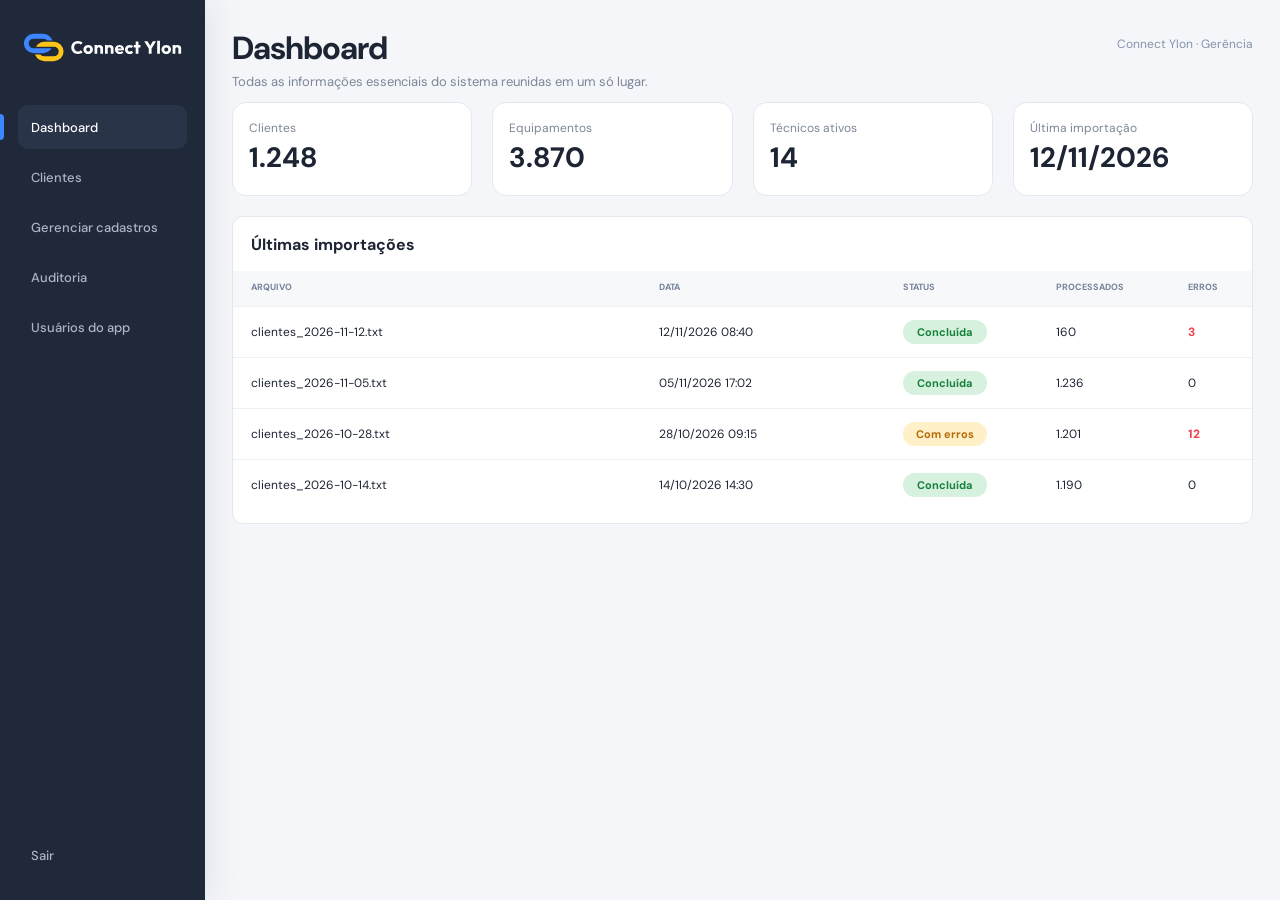
==== commit be25af41: "chore: anonymize demo identities and refresh cache Use Connect Ylon and connectylon@gmail.com throug" ====
--- a/index.html
+++ b/index.html
@@ -31,7 +31,7 @@
 				<h1>Dashboard</h1>
 				<p>Todas as informações essenciais do sistema reunidas em um só lugar.</p>
 			</div>
-			<p class="profile">Glaucia · Gerência</p>
+			<p class="profile">Connect Ylon · Gerência</p>
 		</header>
 
 		<!-- Indicadores principais do sistema. -->
